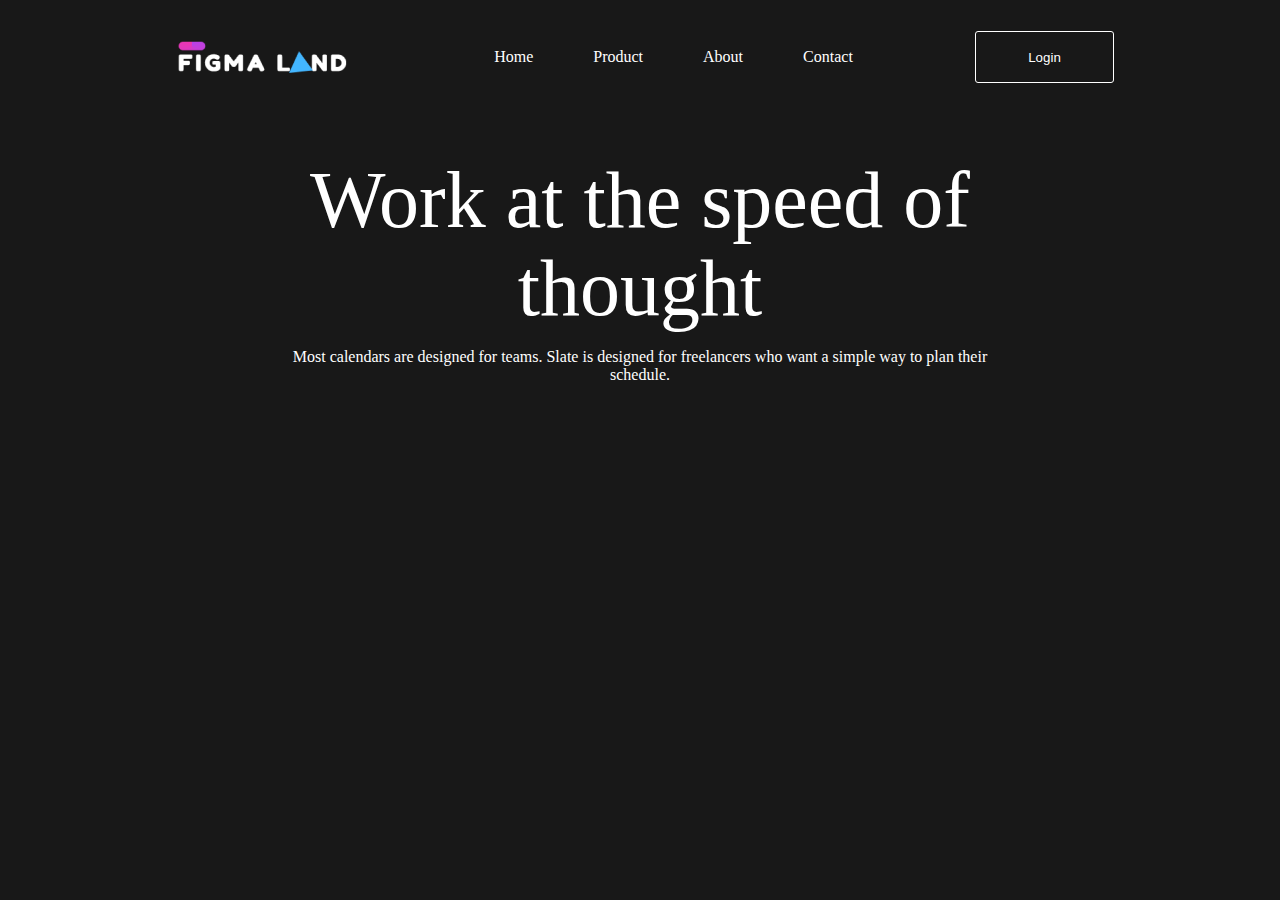
==== home.html @ dc944b97 "first commit" ====
<!DOCTYPE html>
<html lang="en">
  <head>
    <meta charset="UTF-8" />
    <meta http-equiv="X-UA-Compatible" content="IE=edge" />
    <meta name="viewport" content="width=device-width, initial-scale=1.0" />
    <link rel="stylesheet" href="css/style.css" />
    <title>Document</title>
  </head>
  <body>
    <nav>
      <div class="nav_cont">
        <img src="./images/logo dark.png" alt="" />
        <div class="navLinks">
          <a href="">Home</a>
          <a href="">Product</a>
          <a href="">About</a>
          <a href="">Contact</a>
        </div>
        <button>Login</button>
      </div>
    </nav>
    <section class="hero_section">
      <div class="headline_cont">
        <span class="headline">Work at the speed of thought</span>
        <p>Most calendars are designed for teams. Slate is designed for 
freelancers who want a simple way to plan their schedule.</p>
      </div>
    </section>
  </body>
</html>
---- css/style.css ----
::before,
::after {
  padding: 0%;
  margin: 0%;
  box-sizing: border-box;
}

body {
  background: #181818;
  color: white;
  font-family: fellix;
}
nav {
  width: 100%;
  align-items: center;
}
.nav_cont {
  display: flex;
  justify-content: space-between;
  align-items: center;
  width: 75%;
  margin: auto;
  padding: 10px 100px;
}
.navLinks {
  display: flex;
}
a {
  text-decoration: none;
  color: white;
  padding: 30px;
}
button {
  height: 52px;
  width: 139px;
  background-color: inherit;
  border: 1px solid white;
  color: white;
  border-radius: 3px;
}
.hero_section {
  display: flex;
  justify-content: center;
}
.headline_cont {
  width: 729px;
  display: flex;
  flex-direction: column;
  padding-top: 50px;
}
.headline {
  width: 729px;
  font-size: 80px;
  line-height: 88px;
  text-align: center;
  font-weight: 500;
}
p {
  text-align: center;
  font-weight: normal;
}
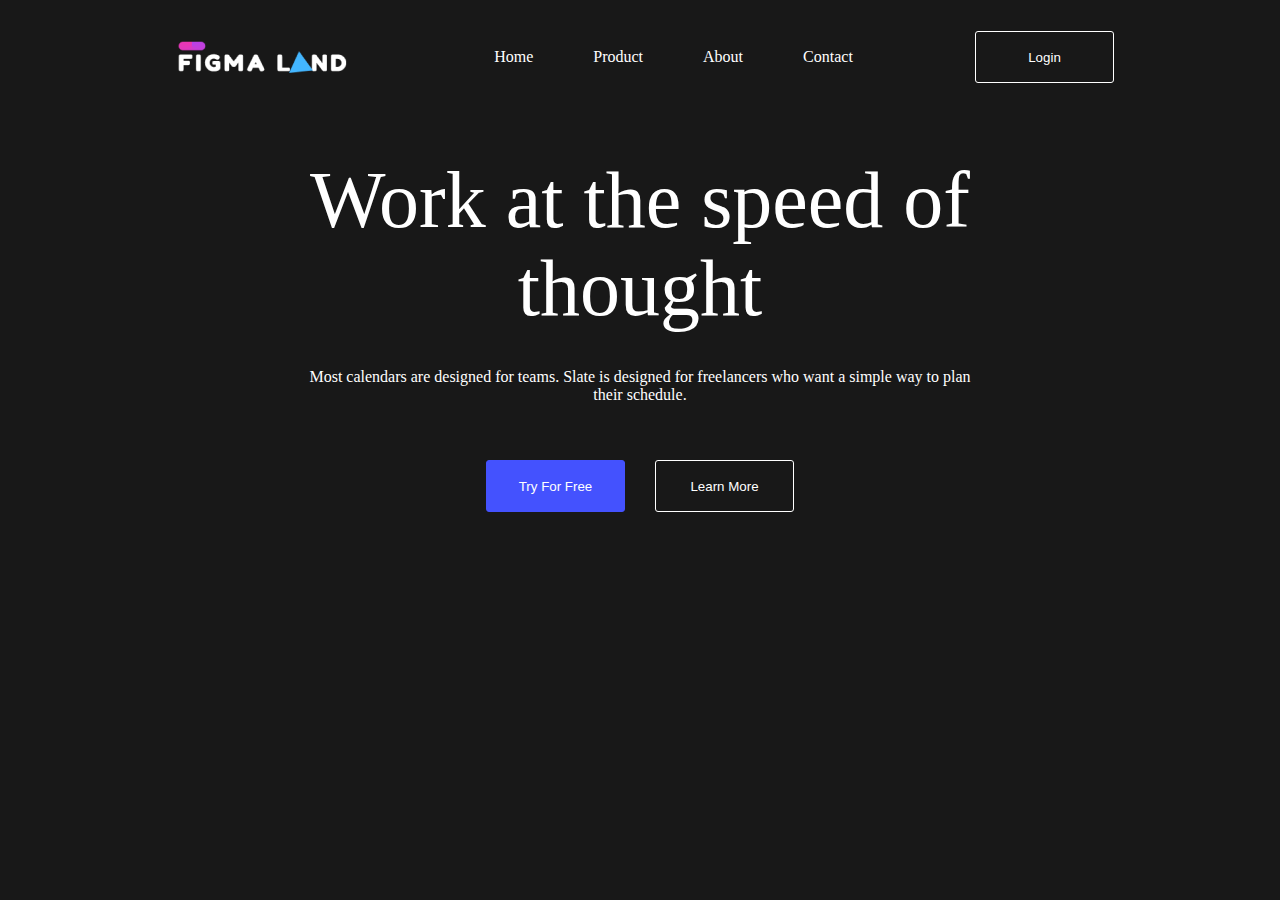
==== commit 4ffd7fac: "hero" ====
--- a/home.html
+++ b/home.html
@@ -17,14 +17,22 @@
           <a href="">About</a>
           <a href="">Contact</a>
         </div>
-        <button>Login</button>
+        <button class="login_button">Login</button>
       </div>
     </nav>
     <section class="hero_section">
-      <div class="headline_cont">
-        <span class="headline">Work at the speed of thought</span>
-        <p>Most calendars are designed for teams. Slate is designed for 
-freelancers who want a simple way to plan their schedule.</p>
+      <div class="main_content">
+        <div class="headline_cont">
+          <span class="headline">Work at the speed of thought</span>
+          <p>
+            Most calendars are designed for teams. Slate is designed for
+            freelancers who want a simple way to plan their schedule.
+          </p>
+        </div>
+        <div class="cta_buttons"> 
+          <button class="cta_button1">Try For Free</button>
+          <button class="cta_button2">Learn More</button>
+        </div>
       </div>
     </section>
   </body>
--- a/css/style.css
+++ b/css/style.css
@@ -30,7 +30,7 @@
   color: white;
   padding: 30px;
 }
-button {
+.login_button {
   height: 52px;
   width: 139px;
   background-color: inherit;
@@ -41,6 +41,10 @@
 .hero_section {
   display: flex;
   justify-content: center;
+}
+.main_content{
+  display: flex;
+  flex-direction: column;
 }
 .headline_cont {
   width: 729px;
@@ -58,4 +62,30 @@
 p {
   text-align: center;
   font-weight: normal;
+  padding: 20px;
 }
+.cta_buttons{
+  padding-top: 20px;
+  width: 377px;
+margin: auto;
+display: flex;
+justify-content: center;
+}
+.cta_button1{
+ height: 52px;
+  width: 139px;
+  background-color:#4452FE;
+  border: 1px solid #4452FE;
+  color: white;
+  border-radius: 3px;
+  margin-right: 15px;
+}
+.cta_button2{
+   height: 52px;
+  width: 139px;
+  background-color: inherit;
+  border: 1px solid white;
+  color: white;
+  border-radius: 3px;
+  margin-left: 15px;
+}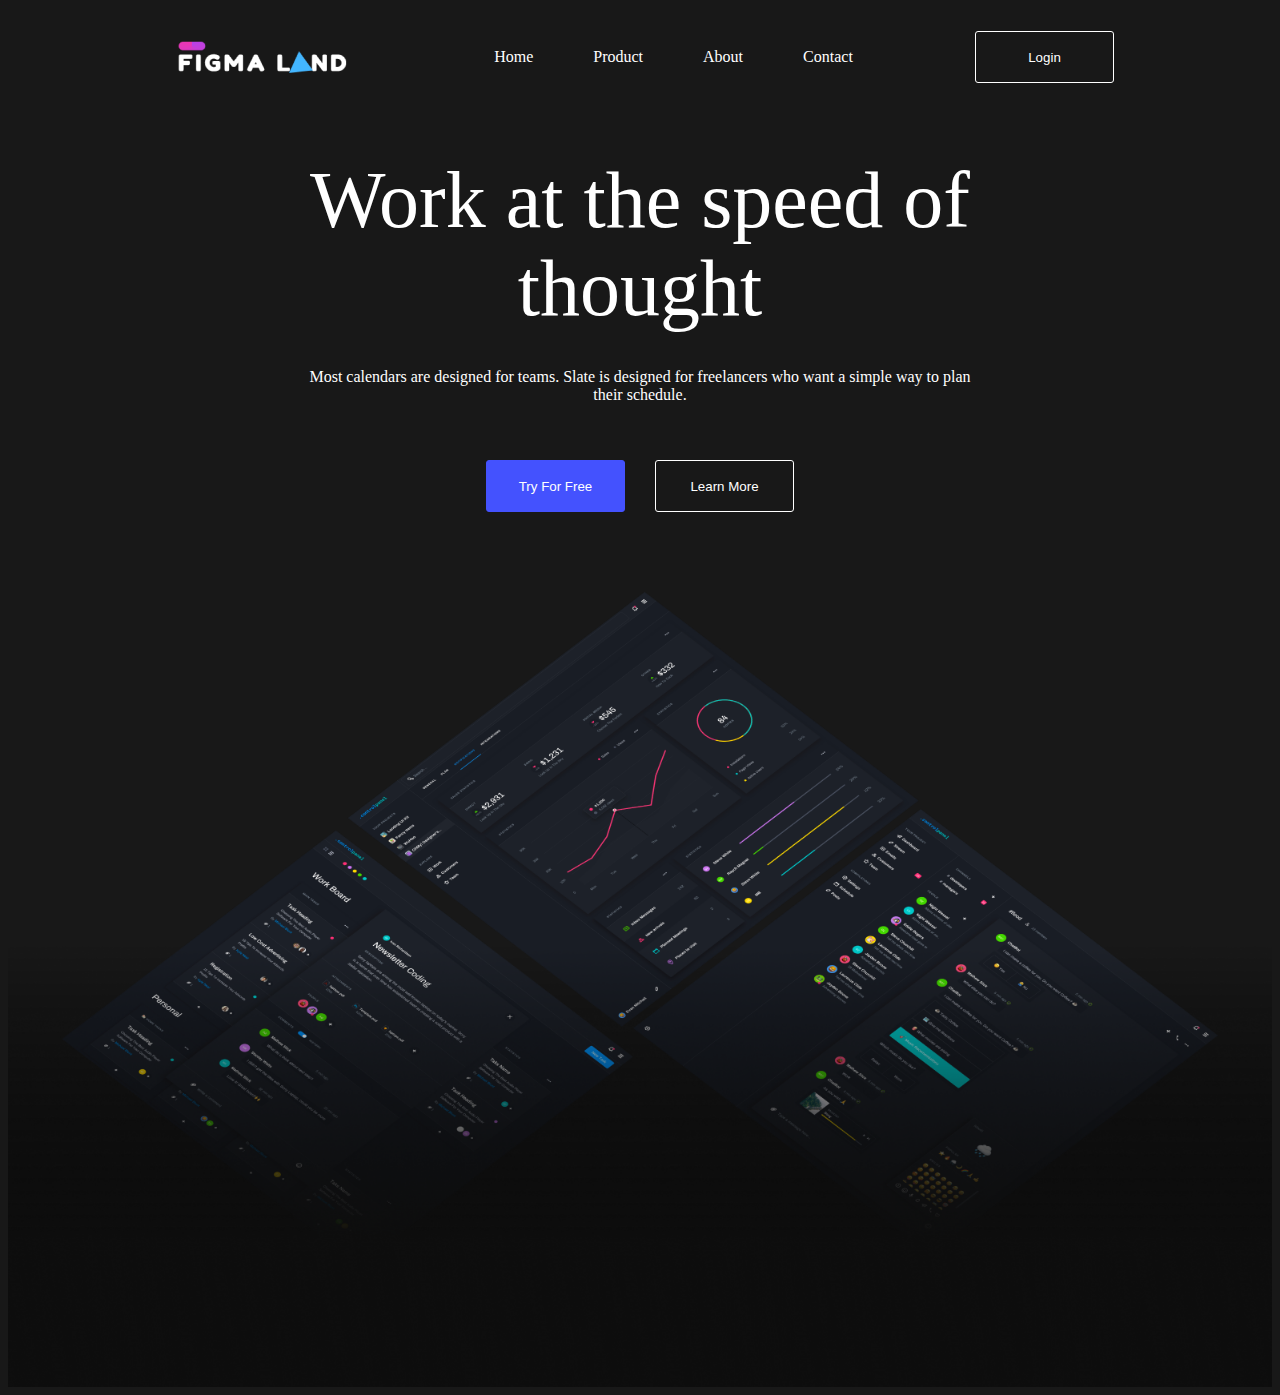
==== commit 7f83ee8e: "hero" ====
--- a/home.html
+++ b/home.html
@@ -28,12 +28,20 @@
             Most calendars are designed for teams. Slate is designed for
             freelancers who want a simple way to plan their schedule.
           </p>
+          <div class="cta_buttons">
+            <button class="cta_button1">Try For Free</button>
+            <button class="cta_button2">Learn More</button>
+          </div>
         </div>
-        <div class="cta_buttons"> 
-          <button class="cta_button1">Try For Free</button>
-          <button class="cta_button2">Learn More</button>
-        </div>
+
+      
       </div>
+        <img
+          src="./images/screens.png"
+          alt=""
+          srcset=""
+          class="screen_images"
+        />
     </section>
   </body>
 </html>
--- a/css/style.css
+++ b/css/style.css
@@ -40,9 +40,12 @@
 }
 .hero_section {
   display: flex;
+  flex-direction: column;
   justify-content: center;
+  align-items: center;
+  width: 100%;
 }
-.main_content{
+.main_content {
   display: flex;
   flex-direction: column;
 }
@@ -64,28 +67,44 @@
   font-weight: normal;
   padding: 20px;
 }
-.cta_buttons{
+.cta_buttons {
   padding-top: 20px;
   width: 377px;
-margin: auto;
-display: flex;
-justify-content: center;
+  margin: auto;
+  display: flex;
+  justify-content: center;
 }
-.cta_button1{
- height: 52px;
+.cta_button1 {
+  height: 52px;
   width: 139px;
-  background-color:#4452FE;
-  border: 1px solid #4452FE;
+  background-color: #4452fe;
+  border: 1px solid #4452fe;
   color: white;
   border-radius: 3px;
   margin-right: 15px;
 }
-.cta_button2{
-   height: 52px;
+.cta_button2 {
+  height: 52px;
   width: 139px;
   background-color: inherit;
   border: 1px solid white;
   color: white;
   border-radius: 3px;
   margin-left: 15px;
-}+}
+.login_button:hover, .cta_button2:hover {
+  background-color: white;
+  color: #4452fe;
+  cursor: pointer;
+}
+.cta_button1:hover{
+   background-color: #212ec2;
+     border: 1px solid #212ec2;
+   cursor: pointer;
+}
+.screen_images {
+  width: 100%;
+  background-size: cover;
+  padding-top: 80px;
+  z-index: 0;
+}
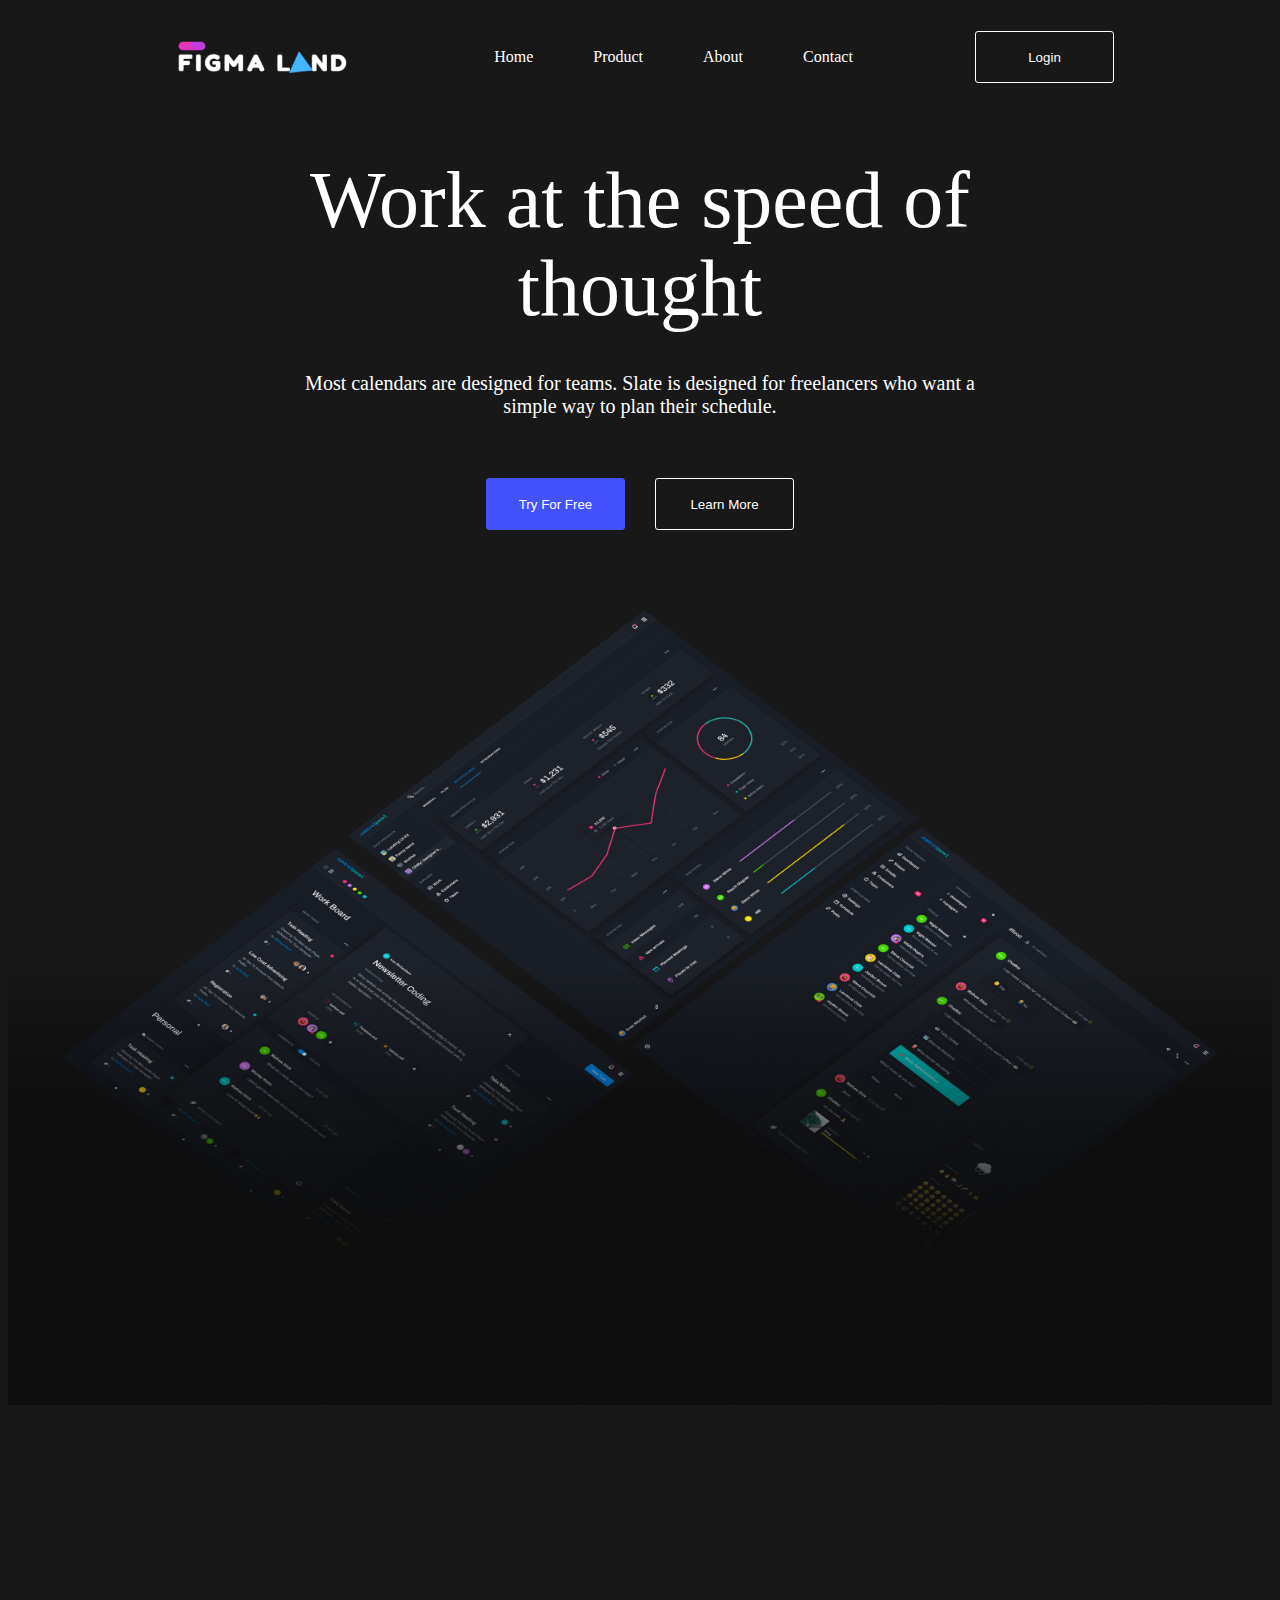
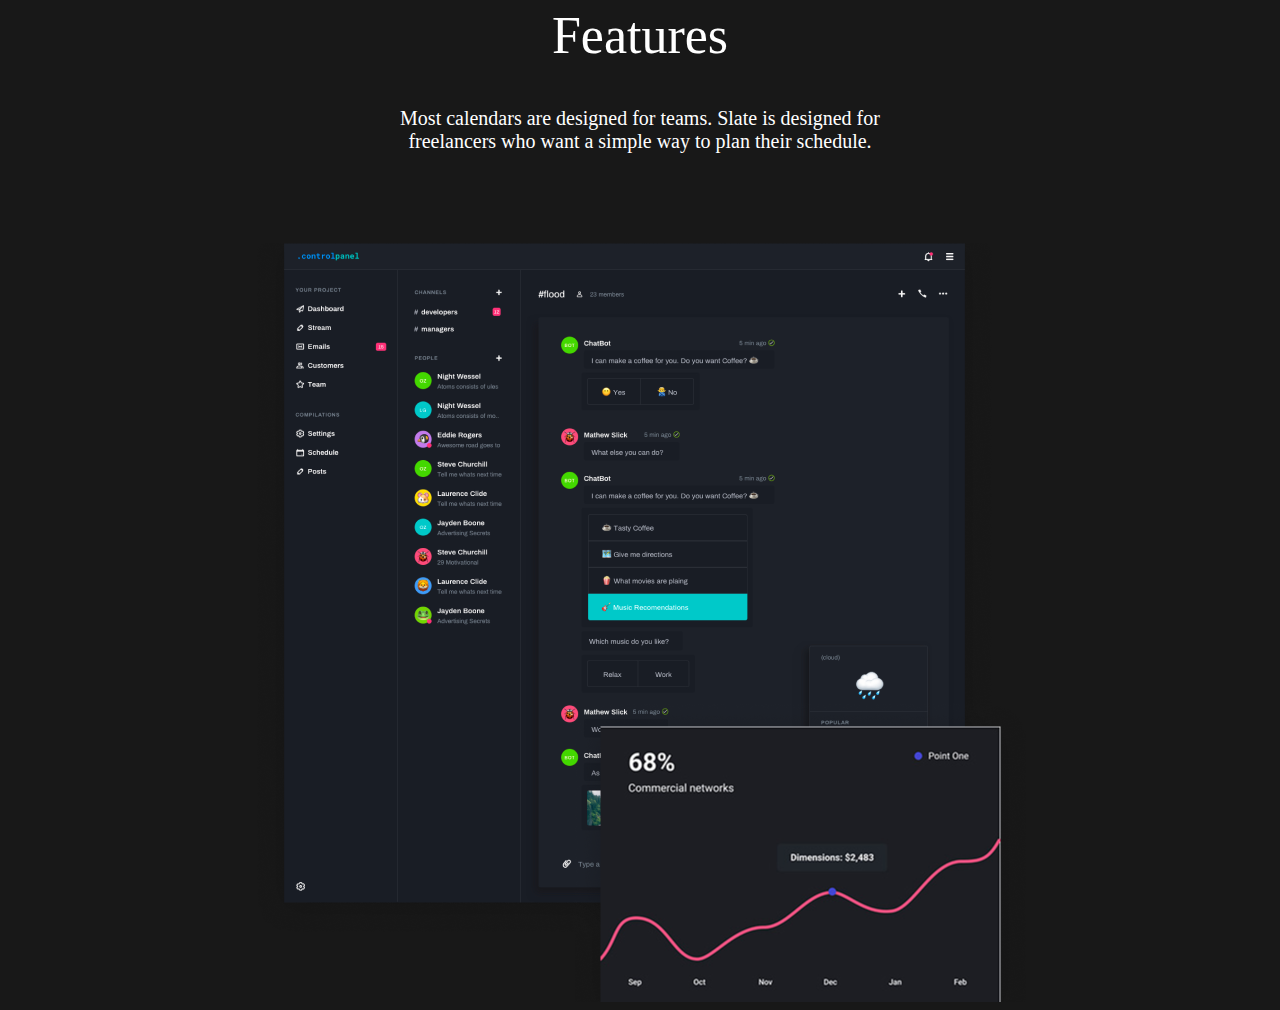
==== commit deba7169: "Features" ====
--- a/home.html
+++ b/home.html
@@ -5,7 +5,8 @@
     <meta http-equiv="X-UA-Compatible" content="IE=edge" />
     <meta name="viewport" content="width=device-width, initial-scale=1.0" />
     <link rel="stylesheet" href="css/style.css" />
-    <title>Document</title>
+    <link rel="shortcut icon" href="./images/favicon.ico" type="image/x-icon" />
+    <title>FigmaLand</title>
   </head>
   <body>
     <nav>
@@ -20,6 +21,8 @@
         <button class="login_button">Login</button>
       </div>
     </nav>
+
+    <!-- Hero Section-->
     <section class="hero_section">
       <div class="main_content">
         <div class="headline_cont">
@@ -33,15 +36,25 @@
             <button class="cta_button2">Learn More</button>
           </div>
         </div>
+      </div>
+      <img src="./images/screens.png" alt="" srcset="" class="screen_images" />
+    </section>
 
-      
+    <!-- Features -->
+    <section class="feature_section">
+      <div class="feature_headline">
+        <span class="section_headline">Features</span>
+        <p>
+          Most calendars are designed for teams. Slate is designed for
+          freelancers who want a simple way to plan their schedule.
+        </p>
       </div>
-        <img
-          src="./images/screens.png"
-          alt=""
-          srcset=""
-          class="screen_images"
-        />
+      <div class="feature_lists_cont">
+        <img src="./images/featuresLarge.png" alt="" class="feature_image_large">
+        <div class="feature_list_items">
+          
+        </div>
+      </div>
     </section>
   </body>
 </html>
--- a/css/style.css
+++ b/css/style.css
@@ -65,6 +65,7 @@
 p {
   text-align: center;
   font-weight: normal;
+  font-size: 20px;
   padding: 20px;
 }
 .cta_buttons {
@@ -108,3 +109,34 @@
   padding-top: 80px;
   z-index: 0;
 }
+.feature_section{
+  display: flex;
+  flex-direction: column;
+  align-items: center;
+}
+.feature_headline{
+padding-top: 200px;
+width: 605px;
+display: flex;
+flex-direction: column;
+align-items: center;
+}
+.section_headline{
+  font-size: 52px;
+  font-weight: 400;
+  line-height: 62px;
+}
+.feature_lists_cont{
+  padding-top: 50px;
+  display: flex;
+  flex-direction: row;
+
+}
+.feature_img_large{
+  width: 100%;
+  height: auto;
+}
+.feature_list_items{
+  display: flex;
+  flex-direction: column;
+}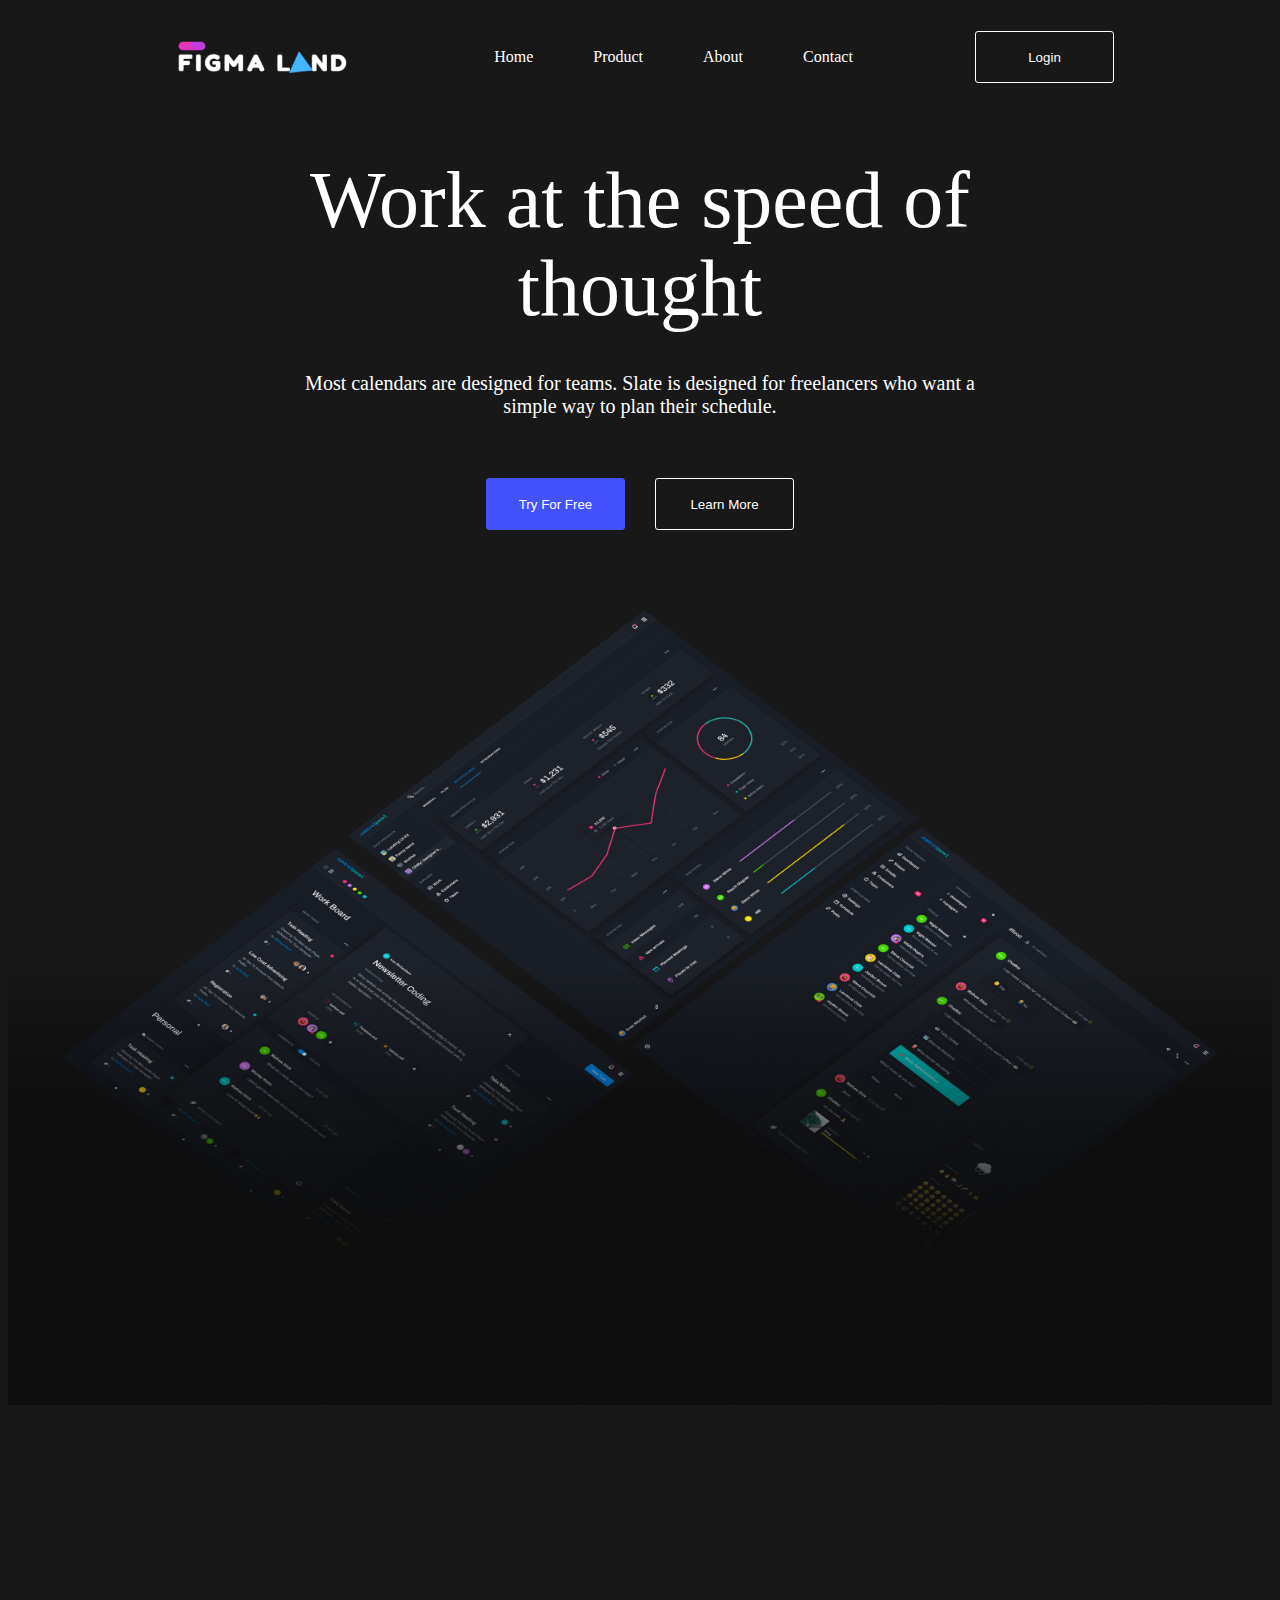
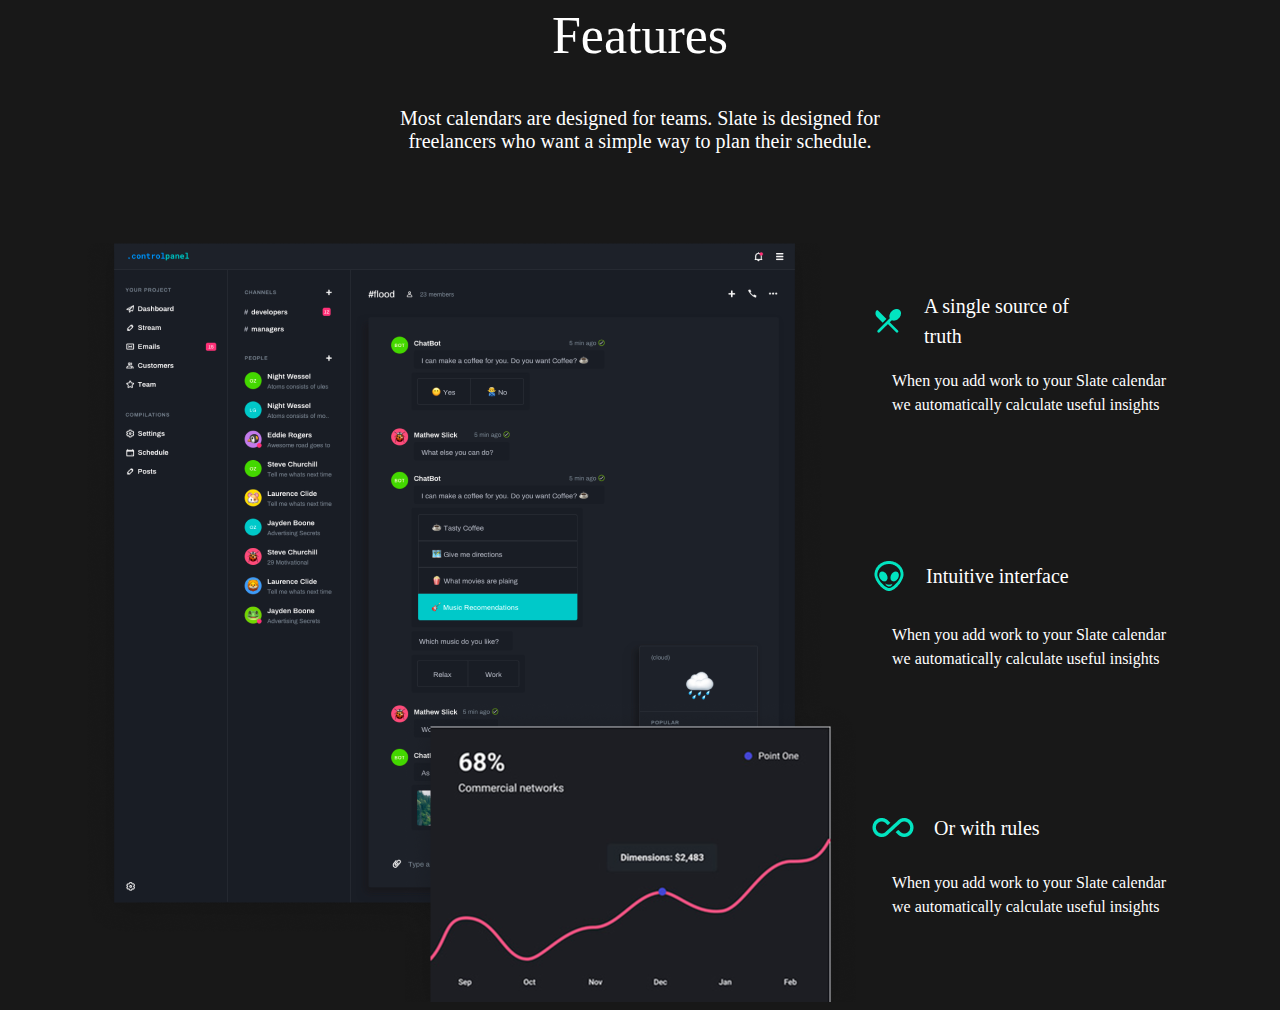
==== commit c35fe642: "contents" ====
--- a/home.html
+++ b/home.html
@@ -50,11 +50,61 @@
         </p>
       </div>
       <div class="feature_lists_cont">
-        <img src="./images/featuresLarge.png" alt="" class="feature_image_large">
+        <img
+          src="./images/featuresLarge.png"
+          alt=""
+          class="feature_image_large"
+        />
         <div class="feature_list_items">
-          
+          <div class="list">
+            <div class="list_title">
+              <img
+                src="./images/ic_round-restaurant-menu.png"
+                alt=""
+                class="list_img"
+              />
+              <span class="list_head"> A single source of truth </span>
+            </div>
+            <p class="list_text">
+              When you add work to your Slate calendar we automatically
+              calculate useful insights
+            </p>
+          </div>
+          <div class="list">
+            <div class="list_title">
+              <img
+                src="./images/mdi_alien-outline.png"
+                alt=""
+                class="list_img"
+              />
+              <span class="list_head"> Intuitive interface </span>
+            </div>
+            <p class="list_text">
+              When you add work to your Slate calendar we automatically
+              calculate useful insights
+            </p>
+          </div>
+          <div class="list">
+            <div class="list_title">
+              <img
+                src="./images/mdi_all-inclusive.png"
+                alt=""
+                class="list_img"
+              />
+              <span class="list_head"> Or with rules </span>
+            </div>
+            <p class="list_text">
+              When you add work to your Slate calendar we automatically
+              calculate useful insights
+            </p>
+          </div>
         </div>
       </div>
     </section>
+
+    <!-- Contents -->
+    <section class="contents_section">
+
+    </section>
   </body>
 </html>
--- a/css/style.css
+++ b/css/style.css
@@ -93,15 +93,16 @@
   border-radius: 3px;
   margin-left: 15px;
 }
-.login_button:hover, .cta_button2:hover {
+.login_button:hover,
+.cta_button2:hover {
   background-color: white;
   color: #4452fe;
   cursor: pointer;
 }
-.cta_button1:hover{
-   background-color: #212ec2;
-     border: 1px solid #212ec2;
-   cursor: pointer;
+.cta_button1:hover {
+  background-color: #212ec2;
+  border: 1px solid #212ec2;
+  cursor: pointer;
 }
 .screen_images {
   width: 100%;
@@ -109,34 +110,64 @@
   padding-top: 80px;
   z-index: 0;
 }
-.feature_section{
+.feature_section {
   display: flex;
   flex-direction: column;
   align-items: center;
 }
-.feature_headline{
-padding-top: 200px;
-width: 605px;
-display: flex;
-flex-direction: column;
-align-items: center;
+.feature_headline {
+  padding-top: 200px;
+  width: 605px;
+  display: flex;
+  flex-direction: column;
+  align-items: center;
 }
-.section_headline{
+.section_headline {
   font-size: 52px;
   font-weight: 400;
   line-height: 62px;
 }
-.feature_lists_cont{
+.feature_lists_cont {
   padding-top: 50px;
   display: flex;
   flex-direction: row;
-
 }
-.feature_img_large{
+.feature_img_large {
   width: 100%;
   height: auto;
 }
-.feature_list_items{
+.feature_list_items {
   display: flex;
   flex-direction: column;
-}+  justify-content: space-around;
+  padding-left: 10px;
+}
+.list {
+  display: flex;
+  flex-direction: column;
+  width: 330px;
+}
+.list_title {
+  display: flex;
+  flex-direction: row;
+  align-items: center;
+}
+.list_img {
+  width: auto;
+}
+.list_head {
+  font-size: 20px;
+  font-weight: 500;
+  line-height: 30px;
+  padding-left: 20px;
+  width: 150px;
+}
+.list_text {
+  padding-top: 1px;
+  font-size: 16px;
+  font-weight: 400;
+  line-height: 24px;
+  text-align: left;
+}
+.contents_section {
+}
